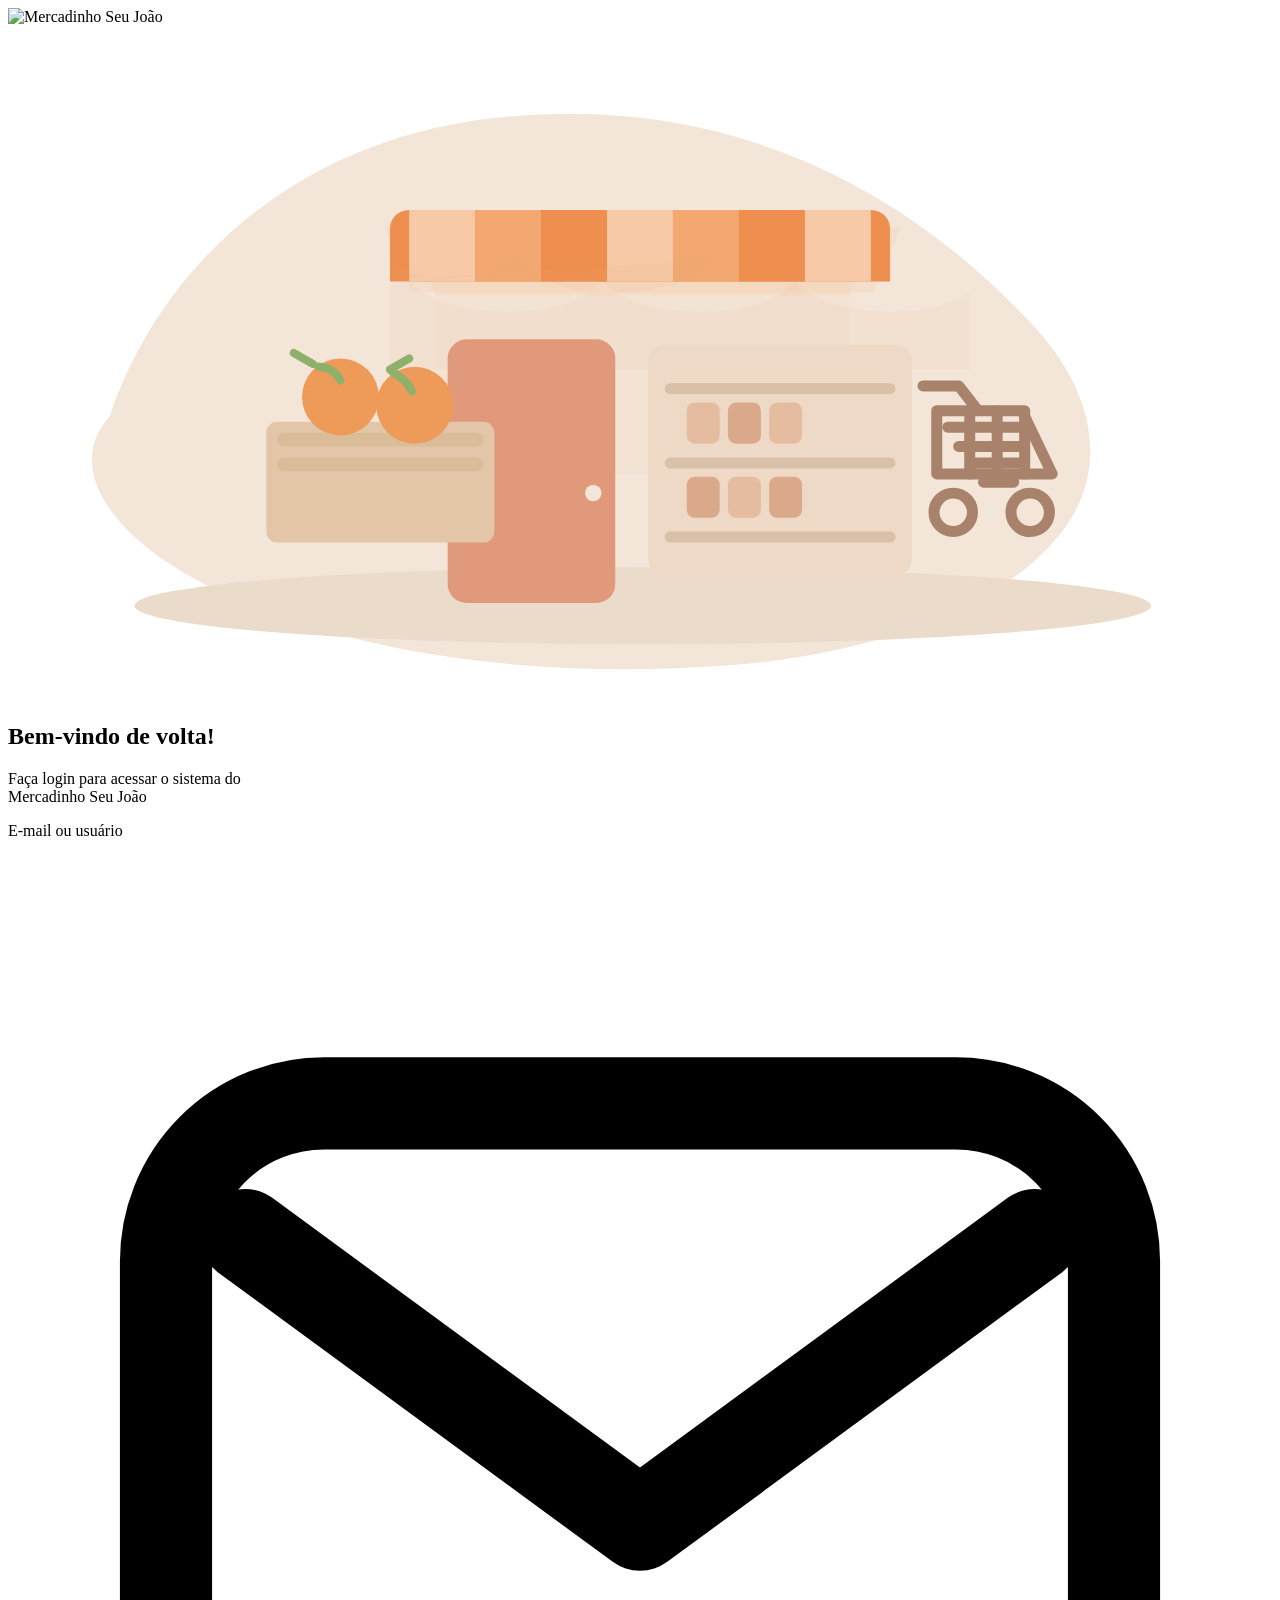
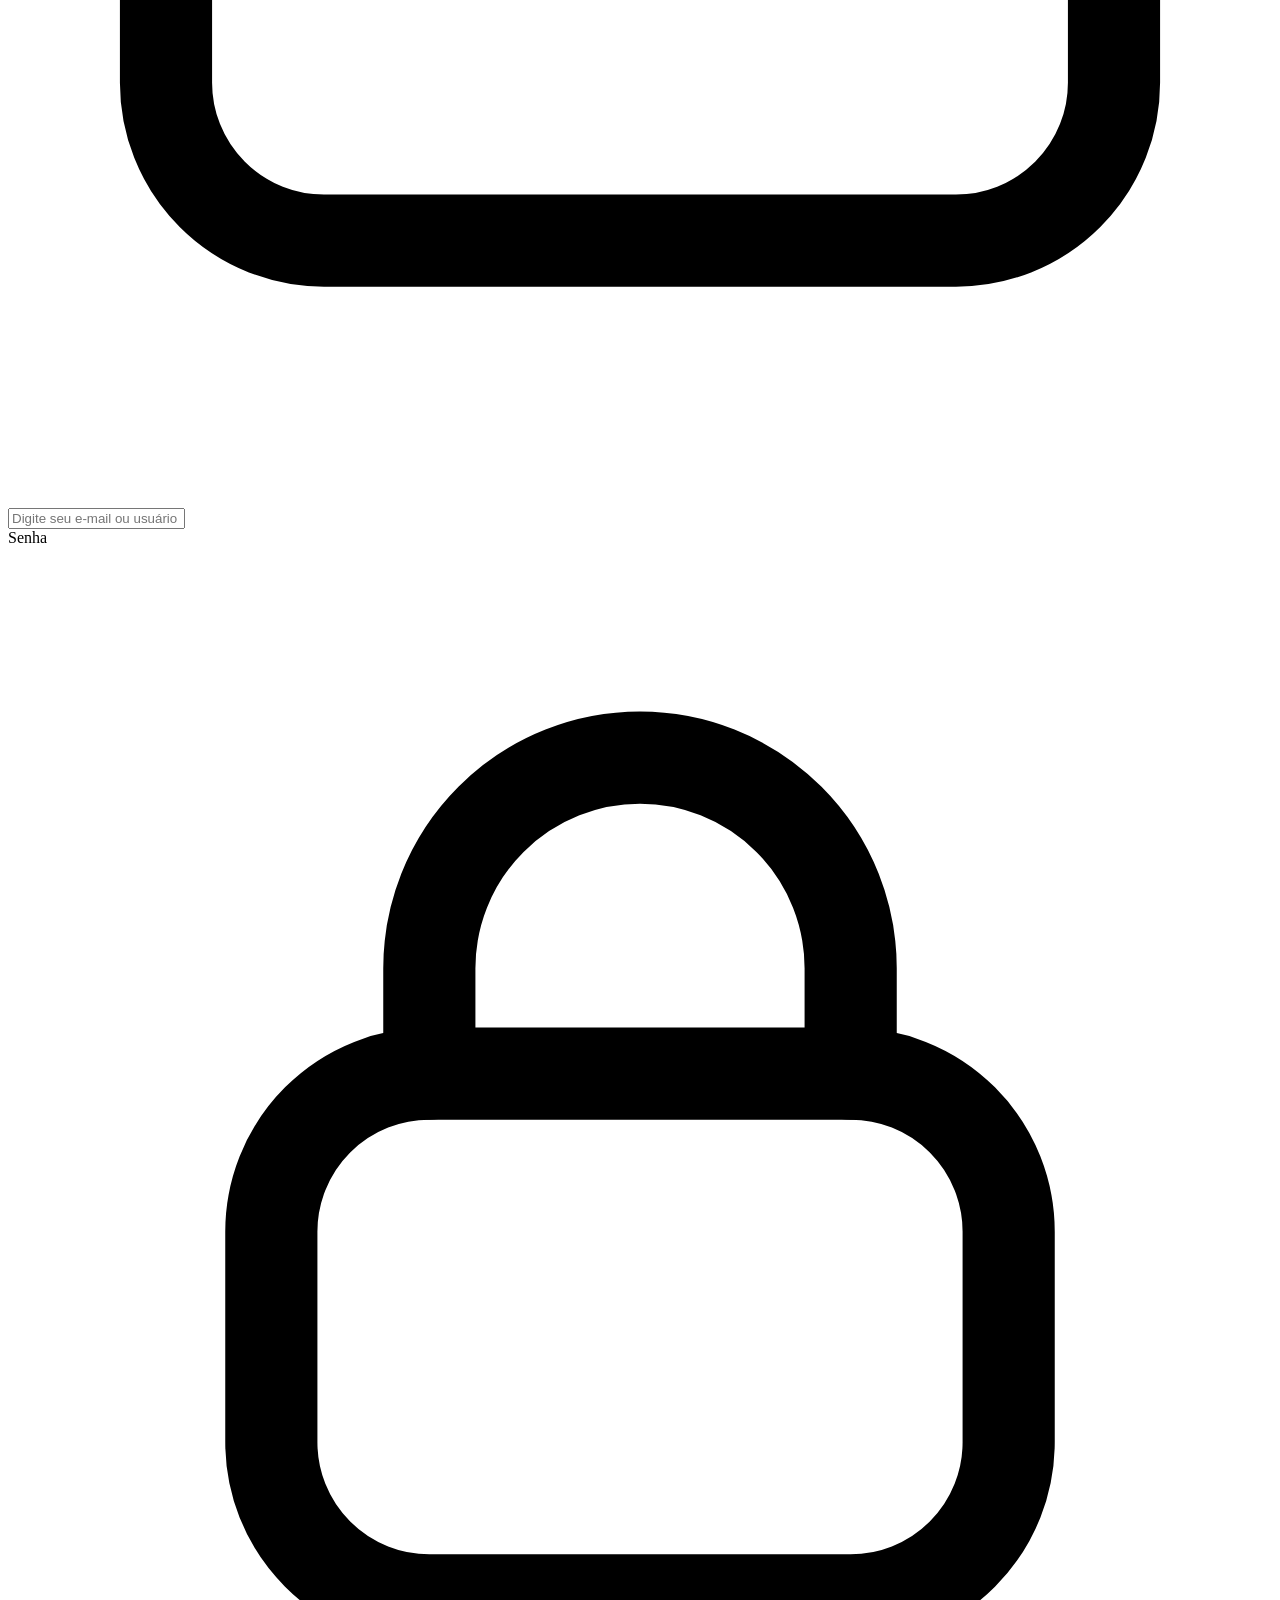
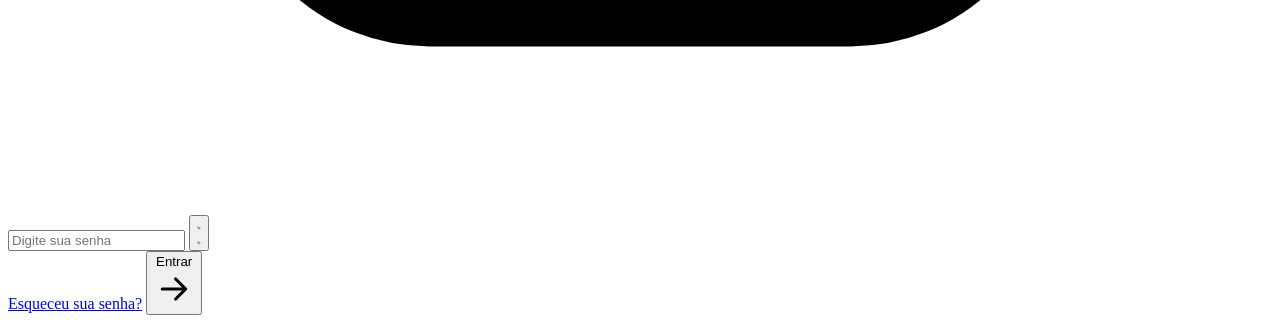
==== index.html @ 22503113 "Merge pull request #1 from olavomenezesdev/feature/niveis-usuario-permissoes feat: níveis de usuário" ====
<!DOCTYPE html>
<html lang="pt-BR">
<head>
  <meta charset="UTF-8" />
  <meta name="viewport" content="width=device-width, initial-scale=1.0" />
  <title>Mercadinho Seu João | Login</title>
  <link rel="preconnect" href="https://fonts.googleapis.com" />
  <link rel="preconnect" href="https://fonts.gstatic.com" crossorigin />
  <link href="https://fonts.googleapis.com/css2?family=Plus+Jakarta+Sans:wght@400;500;600;700&display=swap" rel="stylesheet" />
  <link rel="stylesheet" href="styles.css" />
</head>
<body>
  <main class="login-page">
    <div class="decor decor-top-left" aria-hidden="true"></div>
    <div class="decor decor-bottom-right" aria-hidden="true"></div>

    <section class="brand-panel" aria-label="Apresentação do Mercadinho Seu João">
      <div class="brand-identity" aria-label="Mercadinho Seu João">
        <div class="brand-basket" aria-hidden="true">
          <img src="assets/logo.png" alt="Mercadinho Seu João" />
        </div>
      </div>

      <div class="store-illustration hidden-illustration" aria-hidden="true">
        <svg viewBox="0 0 460 245" role="presentation" focusable="false">
          <path d="M37 142c20-59 73-103 145-109 85-8 149 30 192 77 21 23 28 52 8 76-23 28-72 44-125 47-61 4-126-3-175-25-42-18-63-46-45-66Z" fill="#F3E6D8" />
          <ellipse cx="231" cy="211" rx="185" ry="14" fill="#EADBCB" />

          <rect x="155" y="68" width="151" height="95" rx="18" fill="#F3E3D3" />
          <path d="M142 73h178l-14 25H156l-14-25Z" fill="#F2D1B2" opacity="0.28" />
          <path d="M137 73h188l-10 24H147l-10-24Z" fill="#F0C59D" opacity="0.24" />

          <path d="M146 67h168c4 0 7 3 7 7v19H139V74c0-4 3-7 7-7Z" fill="#EE8E4F" />
          <path d="M146 67h24v26h-24z" fill="#F7C9A6" />
          <path d="M170 67h24v26h-24z" fill="#F2A870" />
          <path d="M194 67h24v26h-24z" fill="#EE8E4F" />
          <path d="M218 67h24v26h-24z" fill="#F7C9A6" />
          <path d="M242 67h24v26h-24z" fill="#F2A870" />
          <path d="M266 67h24v26h-24z" fill="#EE8E4F" />
          <path d="M290 67h24v26h-24z" fill="#F7C9A6" />
          <path d="M146 92c5 8 20 12 36 12 15 0 30-4 34-12 5 8 20 12 36 12 15 0 30-4 34-12 5 8 20 12 36 12 10 0 21-2 28-7v28H139V85c5 4 11 7 18 7 10 0 21-2 28-7 5 8 20 12 36 12 15 0 30-4 34-12Z" fill="#E7A96F" opacity="0.08" />

          <rect x="160" y="114" width="61" height="96" rx="7" fill="#E0997B" />
          <rect x="233" y="116" width="96" height="84" rx="6" fill="#EDD9C6" />
          <rect x="239" y="130" width="84" height="4" rx="2" fill="#D9C1A9" />
          <rect x="239" y="157" width="84" height="4" rx="2" fill="#D9C1A9" />
          <rect x="239" y="184" width="84" height="4" rx="2" fill="#D9C1A9" />

          <g>
            <rect x="247" y="137" width="12" height="15" rx="3" fill="#E5BCA0" />
            <rect x="262" y="137" width="12" height="15" rx="3" fill="#D9A98A" />
            <rect x="277" y="137" width="12" height="15" rx="3" fill="#E5BCA0" />
            <rect x="247" y="164" width="12" height="15" rx="3" fill="#D9A98A" />
            <rect x="262" y="164" width="12" height="15" rx="3" fill="#E5BCA0" />
            <rect x="277" y="164" width="12" height="15" rx="3" fill="#D9A98A" />
          </g>

          <circle cx="213" cy="170" r="3" fill="#F3E6D8" />

          <rect x="94" y="144" width="83" height="44" rx="4" fill="#E3C6A8" />
          <rect x="98" y="148" width="75" height="5" rx="2.5" fill="#D6B58F" opacity="0.55" />
          <rect x="98" y="157" width="75" height="5" rx="2.5" fill="#D6B58F" opacity="0.55" />
          <circle cx="121" cy="135" r="14" fill="#EE9B5A" />
          <circle cx="148" cy="138" r="14" fill="#EE9B5A" />
          <path d="M113 124c2 0 6 1 8 5" stroke="#8FB06B" stroke-width="3" stroke-linecap="round" fill="none" />
          <path d="M140 126c2 1 5 3 7 7" stroke="#8FB06B" stroke-width="3" stroke-linecap="round" fill="none" />
          <path d="M111 123l-7-4" stroke="#8FB06B" stroke-width="3" stroke-linecap="round" fill="none" />
          <path d="M139 125l7-4" stroke="#8FB06B" stroke-width="3" stroke-linecap="round" fill="none" />

          <g fill="none" stroke="#A8826A" stroke-width="4" stroke-linecap="round" stroke-linejoin="round">
            <path d="M338 140h31l11 23H338Z" />
            <path d="M333 131h13l7 9" />
            <path d="M342 146h28" />
            <path d="M346 153h24" />
            <path d="M351 159h18" />
            <path d="M355 166h11" />
            <path d="M350 140v23" />
            <path d="M360 140v23" />
            <path d="M370 140v23" />
            <circle cx="344" cy="177" r="7" />
            <circle cx="372" cy="177" r="7" />
          </g>
        </svg>
      </div>
    </section>

    <section class="login-card" aria-label="Acesso ao sistema">
      <form class="login-form" action="painel.html" method="get">
        <header class="card-header">
          <h1>Bem-vindo de volta!</h1>
          <p>Faça login para acessar o sistema do<br />Mercadinho Seu João</p>
        </header>

        <div class="field-group">
          <label for="login-user">E-mail ou usuário</label>
          <div class="field-shell">
            <span class="field-icon field-icon-left" aria-hidden="true">
              <svg viewBox="0 0 24 24" focusable="false" aria-hidden="true">
                <rect x="3" y="5" width="18" height="14" rx="3" fill="none" stroke="currentColor" stroke-width="1.75" />
                <path d="M4.5 7.5 12 13l7.5-5.5" fill="none" stroke="currentColor" stroke-width="1.75" stroke-linecap="round" stroke-linejoin="round" />
              </svg>
            </span>
            <input id="login-user" name="login-user" type="text" autocomplete="username" placeholder="Digite seu e-mail ou usuário" />
          </div>
        </div>

        <div class="field-group field-group-password">
          <label for="login-password">Senha</label>
          <div class="field-shell">
            <span class="field-icon field-icon-left" aria-hidden="true">
              <svg viewBox="0 0 24 24" focusable="false" aria-hidden="true">
                <rect x="5" y="10" width="14" height="10" rx="3" fill="none" stroke="currentColor" stroke-width="1.75" />
                <path d="M8 10V8a4 4 0 0 1 8 0v2" fill="none" stroke="currentColor" stroke-width="1.75" stroke-linecap="round" stroke-linejoin="round" />
              </svg>
            </span>
            <input id="login-password" name="login-password" type="password" autocomplete="current-password" placeholder="Digite sua senha" />
            <button class="password-toggle" type="button" aria-label="Mostrar senha" data-password-toggle>
              <span class="field-icon" aria-hidden="true" data-eye-off>
                <svg viewBox="0 0 24 24" focusable="false" aria-hidden="true">
                  <path d="M3 3l18 18" fill="none" stroke="currentColor" stroke-width="1.75" stroke-linecap="round" />
                  <path d="M10.6 10.6A3 3 0 0 0 13.4 13.4" fill="none" stroke="currentColor" stroke-width="1.75" stroke-linecap="round" stroke-linejoin="round" />
                  <path d="M6.5 6.8C4.7 8.1 3.4 9.9 2.7 12c1.9 5.2 6.1 8 9.3 8 1 0 2-.2 3-.5" fill="none" stroke="currentColor" stroke-width="1.75" stroke-linecap="round" stroke-linejoin="round" />
                  <path d="M14.6 5.2c3.1.9 5.8 3.2 7.1 6.8-.8 2.2-2.1 4-3.9 5.3" fill="none" stroke="currentColor" stroke-width="1.75" stroke-linecap="round" stroke-linejoin="round" />
                </svg>
              </span>
              <span class="field-icon is-hidden" aria-hidden="true" data-eye>
                <svg viewBox="0 0 24 24" focusable="false" aria-hidden="true">
                  <path d="M2.8 12c1.8-4.7 6-8 9.2-8s7.4 3.3 9.2 8c-1.8 4.7-6 8-9.2 8S4.6 16.7 2.8 12Z" fill="none" stroke="currentColor" stroke-width="1.75" stroke-linecap="round" stroke-linejoin="round" />
                  <circle cx="12" cy="12" r="3" fill="none" stroke="currentColor" stroke-width="1.75" />
                </svg>
              </span>
            </button>
          </div>
        </div>

        <a href="#" class="forgot-password">Esqueceu sua senha?</a>

        <button class="submit-button" type="submit">
          <span>Entrar</span>
          <svg viewBox="0 0 24 24" focusable="false" aria-hidden="true">
            <path d="M5 12h12" fill="none" stroke="currentColor" stroke-width="1.9" stroke-linecap="round" />
            <path d="M13 6l6 6-6 6" fill="none" stroke="currentColor" stroke-width="1.9" stroke-linecap="round" stroke-linejoin="round" />
          </svg>
        </button>

      </form>
    </section>
  </main>

  <link rel="stylesheet" href="css/feedback.css" />
  <script src="js/feedback.js"></script>
  <script type="module" src="main.js"></script>
</body>
</html>
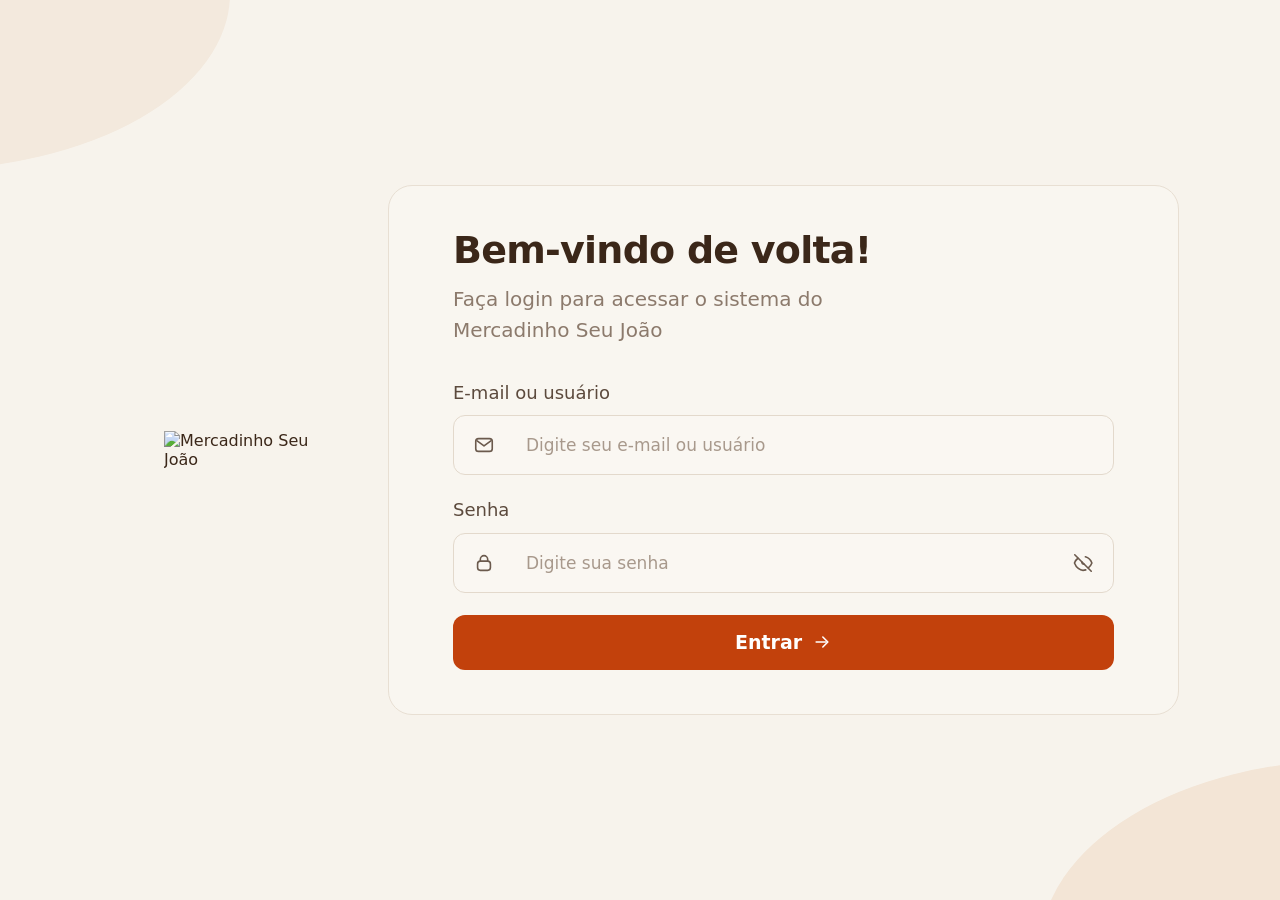
==== commit 2338fa5a: "fix: remove link 'Esqueceu sua senha?' da tela de login" ====
--- a/index.html
+++ b/index.html
@@ -133,8 +133,6 @@
           </div>
         </div>
 
-        <a href="#" class="forgot-password">Esqueceu sua senha?</a>
-
         <button class="submit-button" type="submit">
           <span>Entrar</span>
           <svg viewBox="0 0 24 24" focusable="false" aria-hidden="true">
--- a/styles.css
+++ b/styles.css
@@ -0,0 +1,455 @@
+:root {
+  --bg: #f7f3ec;
+  --blob-1: #f3e9dd;
+  --blob-2: #f3e5d6;
+  --card-bg: #f9f6f0;
+  --card-border: #e8dfd3;
+  --field-border: #e3d9cc;
+  --field-bg: #faf7f2;
+  --text: #3b2719;
+  --text-label: #5c4a3d;
+  --text-muted: #8c7a6c;
+  --placeholder: #a8998c;
+  --icon: #6b5a4d;
+  --accent: #c2410c;
+  --accent-hover: #9a3412;
+  --focus-ring: rgba(194, 65, 12, 0.15);
+}
+
+* {
+  box-sizing: border-box;
+}
+
+html,
+body {
+  margin: 0;
+  min-height: 100%;
+}
+
+body {
+  font-family: "Plus Jakarta Sans", system-ui, sans-serif;
+  background: var(--bg);
+  color: var(--text);
+}
+
+button,
+a,
+input {
+  font: inherit;
+}
+
+button {
+  cursor: pointer;
+}
+
+.login-page {
+  position: relative;
+  min-height: 100vh;
+  overflow: hidden;
+  display: grid;
+  grid-template-columns: minmax(0, 1fr) minmax(0, 791px);
+  align-items: center;
+  gap: 64px;
+  padding: 0 101px 0 164px;
+}
+
+.decor {
+  position: absolute;
+  pointer-events: none;
+  z-index: 0;
+  border-radius: 60% 40% 55% 45% / 50% 60% 40% 50%;
+}
+
+.decor-top-left {
+  left: -330px;
+  top: -270px;
+  width: 560px;
+  height: 440px;
+  background: var(--blob-1);
+}
+
+.decor-bottom-right {
+  right: -280px;
+  bottom: -240px;
+  width: 520px;
+  height: 380px;
+  background: var(--blob-2);
+}
+
+.brand-panel,
+.login-card {
+  position: relative;
+  z-index: 1;
+}
+
+.brand-panel {
+  align-self: center;
+  padding-top: 6px;
+  display: flex;
+  flex-direction: column;
+  align-items: flex-start;
+  justify-content: center;
+  min-height: 100vh;
+  padding-top: 0;
+}
+
+.brand-identity {
+  display: flex;
+  align-items: center;
+  justify-content: flex-start;
+  width: 100%;
+  gap: 18px;
+}
+
+.brand-basket {
+  width: min(420px, 100%);
+  display: flex;
+  align-items: center;
+  justify-content: flex-start;
+  background: transparent;
+  border-radius: 0;
+  box-shadow: none;
+  overflow: visible;
+  flex-shrink: 0;
+}
+
+.brand-basket img {
+  display: block;
+  width: 100%;
+  max-width: 360px;
+  height: auto;
+  object-fit: contain;
+}
+
+.hidden-illustration {
+  display: none;
+}
+
+.store-illustration {
+  margin-top: 42px;
+  width: min(430px, 100%);
+  margin-left: 12px;
+}
+
+.store-illustration svg {
+  display: block;
+  width: 100%;
+  height: auto;
+}
+
+.login-card {
+  justify-self: end;
+  width: min(791px, 100%);
+  background: var(--card-bg);
+  border: 1px solid var(--card-border);
+  border-radius: 24px;
+  padding: 44px 64px;
+}
+
+.login-form {
+  display: flex;
+  flex-direction: column;
+}
+
+.card-header h1 {
+  margin: 0;
+  font-size: 38px;
+  line-height: 1.1;
+  letter-spacing: -0.02em;
+  color: var(--text);
+}
+
+.card-header p {
+  margin: 12px 0 0;
+  max-width: 380px;
+  font-size: 20px;
+  line-height: 31px;
+  color: var(--text-muted);
+}
+
+.field-group {
+  margin-top: 36px;
+}
+
+.field-group + .field-group {
+  margin-top: 24px;
+}
+
+.field-group label {
+  display: inline-block;
+  font-size: 18px;
+  line-height: 1.2;
+  font-weight: 500;
+  color: var(--text-label);
+}
+
+.field-shell {
+  position: relative;
+  margin-top: 12px;
+}
+
+.field-shell input,
+.select-shell select {
+  width: 100%;
+  height: 60px;
+  border: 1px solid var(--field-border);
+  border-radius: 12px;
+  background: var(--field-bg);
+  color: var(--text);
+  padding: 0 20px 0 72px;
+  font-size: 17px;
+  outline: none;
+}
+
+.field-shell input::placeholder {
+  color: var(--placeholder);
+  opacity: 1;
+}
+
+.field-shell:focus-within input,
+.select-shell:focus-within select {
+  border-color: var(--accent);
+  box-shadow: 0 0 0 3px var(--focus-ring);
+}
+
+.select-shell {
+  position: relative;
+}
+
+.select-shell select {
+  appearance: none;
+  -webkit-appearance: none;
+  -moz-appearance: none;
+  cursor: pointer;
+}
+
+.select-chevron {
+  position: absolute;
+  right: 18px;
+  top: 50%;
+  transform: translateY(-50%);
+  color: var(--icon);
+  font-size: 22px;
+  line-height: 1;
+  pointer-events: none;
+}
+
+.field-icon {
+  position: absolute;
+  top: 50%;
+  transform: translateY(-50%);
+  width: 22px;
+  height: 22px;
+  color: var(--icon);
+  display: inline-flex;
+  align-items: center;
+  justify-content: center;
+  pointer-events: none;
+}
+
+.field-icon svg {
+  width: 22px;
+  height: 22px;
+}
+
+.field-icon-left {
+  left: 20px;
+}
+
+.password-toggle {
+  position: absolute;
+  right: 20px;
+  top: 50%;
+  transform: translateY(-50%);
+  width: 22px;
+  height: 22px;
+  padding: 0;
+  border: 0;
+  background: transparent;
+  color: var(--icon);
+  display: inline-flex;
+  align-items: center;
+  justify-content: center;
+}
+
+.password-toggle .field-icon {
+  position: static;
+  transform: none;
+}
+
+.password-toggle:focus-visible {
+  outline: 2px solid var(--accent);
+  outline-offset: 4px;
+  border-radius: 6px;
+}
+
+.is-hidden {
+  display: none;
+}
+
+.submit-button,
+.secondary-button {
+  width: 100%;
+  border-radius: 12px;
+  display: inline-flex;
+  align-items: center;
+  justify-content: center;
+  gap: 10px;
+}
+
+.submit-button {
+  margin-top: 22px;
+  height: 55px;
+  border: 0;
+  background: var(--accent);
+  color: #fff;
+  font-size: 19px;
+  font-weight: 600;
+}
+
+.submit-button svg {
+  width: 20px;
+  height: 20px;
+}
+
+.submit-button:hover {
+  background: var(--accent-hover);
+}
+
+.submit-button:focus-visible,
+.secondary-button:focus-visible {
+  outline: 3px solid var(--focus-ring);
+  outline-offset: 3px;
+}
+
+.divider {
+  margin-top: 38px;
+  display: flex;
+  align-items: center;
+  gap: 16px;
+  color: var(--text-muted);
+}
+
+.divider span {
+  flex: 1;
+  height: 1px;
+  background: var(--field-border);
+}
+
+.divider strong {
+  font-size: 17px;
+  font-weight: 400;
+  color: var(--text-muted);
+}
+
+.secondary-button {
+  margin-top: 28px;
+  height: 61px;
+  border: 1px solid var(--field-border);
+  background: var(--field-bg);
+  color: var(--text);
+  font-size: 19px;
+  font-weight: 600;
+}
+
+.secondary-button svg {
+  width: 22px;
+  height: 22px;
+  color: var(--icon);
+}
+
+.secondary-button:hover {
+  border-color: #d8c8b6;
+}
+
+@media (max-width: 1100px) {
+  .login-page {
+    gap: 40px;
+    padding-left: 48px;
+    padding-right: 48px;
+  }
+}
+
+@media (max-width: 900px) {
+  .login-page {
+    grid-template-columns: minmax(0, 1fr);
+    justify-items: center;
+    align-content: center;
+    padding: 32px 24px;
+    gap: 28px;
+  }
+
+  .brand-panel {
+    padding-top: 0;
+    text-align: center;
+  }
+
+  .brand-mark {
+    justify-content: center;
+  }
+
+  .brand-slogan,
+  .store-illustration {
+    display: none;
+  }
+
+  .login-card {
+    justify-self: center;
+    width: 100%;
+    max-width: 520px;
+    padding: 36px 28px;
+  }
+}
+
+@media (max-width: 520px) {
+  .login-page {
+    padding: 16px;
+    gap: 20px;
+  }
+
+  .brand-mark {
+    gap: 16px;
+  }
+
+  .brand-logo {
+    width: 84px;
+    height: 84px;
+    border-radius: 20px;
+  }
+
+  .brand-logo svg {
+    width: 40px;
+    height: 40px;
+  }
+
+  .brand-name,
+  .brand-owner {
+    font-size: 28px;
+  }
+
+  .card-header h1 {
+    font-size: 30px;
+  }
+
+  .card-header p {
+    font-size: 17px;
+    line-height: 27px;
+  }
+
+  .field-group label {
+    font-size: 16px;
+  }
+
+  .field-shell input {
+    font-size: 16px;
+  }
+
+  .submit-button,
+  .secondary-button {
+    font-size: 18px;
+  }
+
+  .login-card {
+    padding: 28px 20px;
+  }
+}
